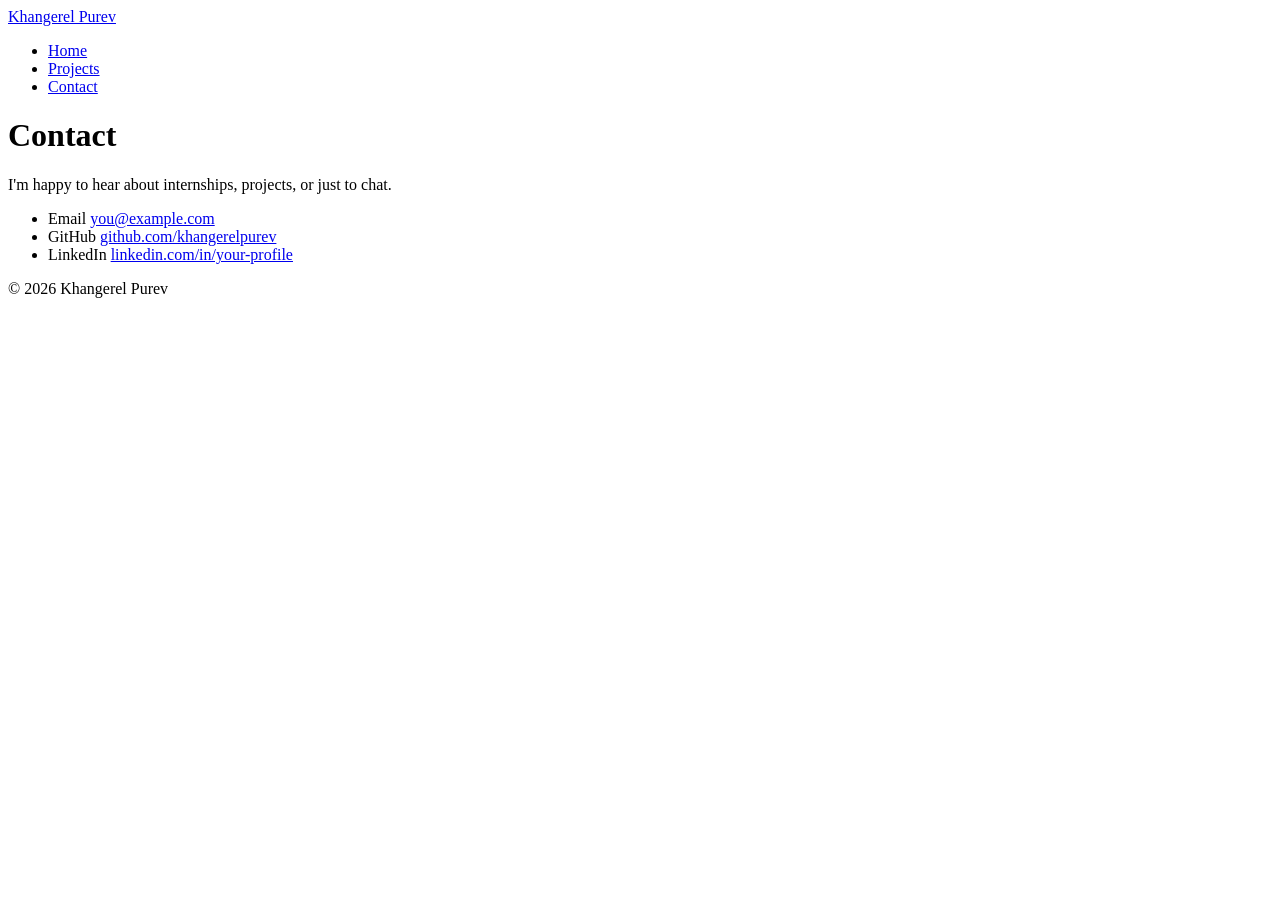
==== contact.html @ 5c78a23c "Add files via upload" ====
<!DOCTYPE html>
<html lang="en">
<head>
  <meta charset="UTF-8">
  <meta name="viewport" content="width=device-width, initial-scale=1">
  <title>Contact | Khangerel Purev</title>
  <link rel="preconnect" href="https://fonts.googleapis.com">
  <link rel="stylesheet" href="https://fonts.googleapis.com/css2?family=IBM+Plex+Sans:wght@400;600&display=swap">
  <link rel="stylesheet" href="style.css">
</head>
<body>
  <header class="nav">
    <a class="brand" href="index.html">Khangerel Purev</a>
    <nav aria-label="Main">
      <ul>
        <li><a href="index.html">Home</a></li>
        <li><a href="projects.html">Projects</a></li>
        <li><a href="contact.html" aria-current="page">Contact</a></li>
      </ul>
    </nav>
  </header>
  <main>
    <h1>Contact</h1>
    <p class="lead">I'm happy to hear about internships, projects, or just to chat.</p>

    <ul class="contact-list">
      <li><span>Email</span> <a href="mailto:you@example.com">you@example.com</a></li>
      <li><span>GitHub</span> <a href="https://github.com/khangerelpurev">github.com/khangerelpurev</a></li>
      <li><span>LinkedIn</span> <a href="https://www.linkedin.com/in/your-profile">linkedin.com/in/your-profile</a></li>
    </ul>
  </main>
  <footer>&copy; 2026 Khangerel Purev</footer>
</body>
</html>
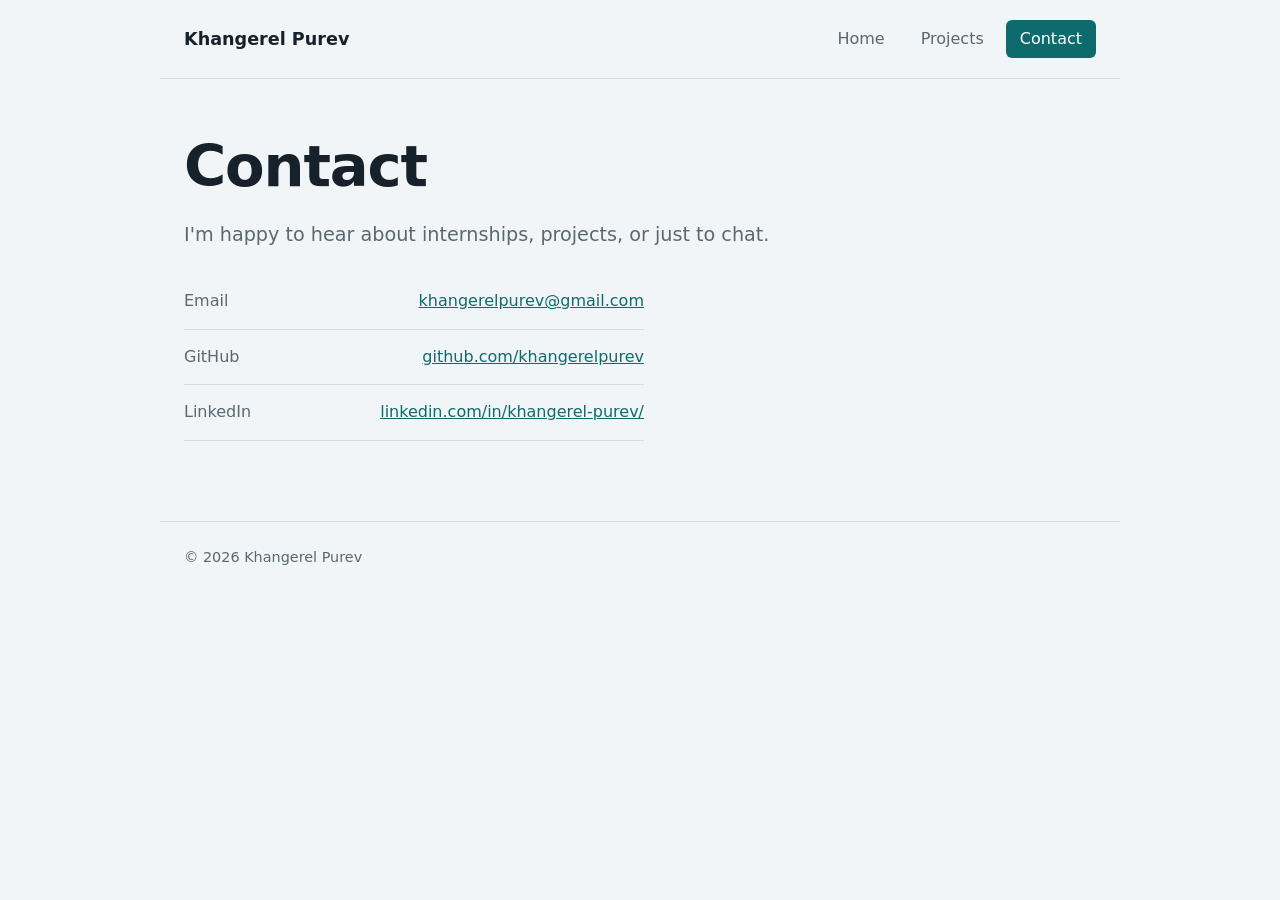
==== commit a537cda6: "Update contact.html" ====
--- a/contact.html
+++ b/contact.html
@@ -24,9 +24,9 @@
     <p class="lead">I'm happy to hear about internships, projects, or just to chat.</p>
 
     <ul class="contact-list">
-      <li><span>Email</span> <a href="mailto:you@example.com">you@example.com</a></li>
+      <li><span>Email</span> <a href="khangerelpurev@gmail.com">khangerelpurev@gmail.com</a></li>
       <li><span>GitHub</span> <a href="https://github.com/khangerelpurev">github.com/khangerelpurev</a></li>
-      <li><span>LinkedIn</span> <a href="https://www.linkedin.com/in/your-profile">linkedin.com/in/your-profile</a></li>
+      <li><span>LinkedIn</span> <a href="https://www.linkedin.com/in/khangerel-purev/">linkedin.com/in/khangerel-purev/</a></li>
     </ul>
   </main>
   <footer>&copy; 2026 Khangerel Purev</footer>
--- a/style.css
+++ b/style.css
@@ -0,0 +1,179 @@
+:root {
+  --bg: #f2f5f7;
+  --surface: #ffffff;
+  --ink: #16212b;
+  --muted: #5a6872;
+  --line: #d5dde3;
+  --accent: #0d6b6e;
+  --accent-ink: #ffffff;
+}
+
+@media (prefers-color-scheme: dark) {
+  :root {
+    --bg: #11181e;
+    --surface: #18222a;
+    --ink: #e8eef2;
+    --muted: #9aa8b3;
+    --line: #2b3944;
+    --accent: #4fc3c6;
+    --accent-ink: #0b1418;
+  }
+}
+
+* { box-sizing: border-box; }
+
+body {
+  margin: 0;
+  font-family: "IBM Plex Sans", system-ui, -apple-system, "Segoe UI", sans-serif;
+  background: var(--bg);
+  color: var(--ink);
+  line-height: 1.65;
+}
+
+a { color: var(--accent); }
+a:focus-visible, button:focus-visible {
+  outline: 3px solid var(--accent);
+  outline-offset: 3px;
+}
+
+/* ---------- Navbar ---------- */
+.nav {
+  display: flex;
+  flex-wrap: wrap;
+  align-items: center;
+  justify-content: space-between;
+  gap: 12px;
+  max-width: 960px;
+  margin: 0 auto;
+  padding: 20px 24px;
+  border-bottom: 1px solid var(--line);
+}
+
+.nav .brand {
+  font-weight: 600;
+  font-size: 1.1rem;
+  color: var(--ink);
+  text-decoration: none;
+}
+
+.nav ul {
+  display: flex;
+  gap: 8px;
+  list-style: none;
+  margin: 0;
+  padding: 0;
+}
+
+.nav ul a {
+  display: block;
+  padding: 6px 14px;
+  border-radius: 6px;
+  color: var(--muted);
+  text-decoration: none;
+}
+
+.nav ul a:hover { color: var(--ink); background: var(--surface); }
+
+.nav ul a[aria-current="page"] {
+  color: var(--accent-ink);
+  background: var(--accent);
+}
+
+/* ---------- Layout ---------- */
+main {
+  max-width: 960px;
+  margin: 0 auto;
+  padding: 56px 24px 80px;
+}
+
+h1 {
+  font-size: clamp(2.2rem, 6vw, 3.6rem);
+  line-height: 1.1;
+  margin: 0 0 20px;
+  letter-spacing: -0.02em;
+}
+
+h2 { font-size: 1.5rem; margin: 48px 0 16px; }
+h3 { font-size: 1.15rem; margin: 0 0 8px; }
+
+p { max-width: 62ch; margin: 0 0 16px; }
+.lead { font-size: 1.2rem; color: var(--muted); }
+
+.button {
+  display: inline-block;
+  padding: 10px 20px;
+  border-radius: 6px;
+  background: var(--accent);
+  color: var(--accent-ink);
+  text-decoration: none;
+  font-weight: 600;
+  margin-right: 10px;
+}
+
+.button.secondary {
+  background: transparent;
+  color: var(--accent);
+  border: 1px solid var(--accent);
+}
+
+.skills {
+  display: flex;
+  flex-wrap: wrap;
+  gap: 8px;
+  list-style: none;
+  padding: 0;
+  margin: 0;
+}
+
+.skills li {
+  padding: 4px 12px;
+  border: 1px solid var(--line);
+  border-radius: 999px;
+  background: var(--surface);
+  font-size: 0.95rem;
+}
+
+/* ---------- Projects ---------- */
+.projects {
+  display: grid;
+  grid-template-columns: repeat(auto-fill, minmax(260px, 1fr));
+  gap: 20px;
+  margin-top: 32px;
+}
+
+.project {
+  background: var(--surface);
+  border: 1px solid var(--line);
+  border-radius: 10px;
+  padding: 24px;
+}
+
+.project p { color: var(--muted); font-size: 0.97rem; }
+.project .tech { font-size: 0.85rem; color: var(--muted); margin-bottom: 14px; }
+
+/* ---------- Contact ---------- */
+.contact-list {
+  list-style: none;
+  padding: 0;
+  margin: 24px 0 0;
+  max-width: 460px;
+}
+
+.contact-list li {
+  display: flex;
+  justify-content: space-between;
+  gap: 16px;
+  padding: 14px 0;
+  border-bottom: 1px solid var(--line);
+}
+
+.contact-list span { color: var(--muted); }
+
+footer {
+  max-width: 960px;
+  margin: 0 auto;
+  padding: 24px;
+  border-top: 1px solid var(--line);
+  color: var(--muted);
+  font-size: 0.9rem;
+}
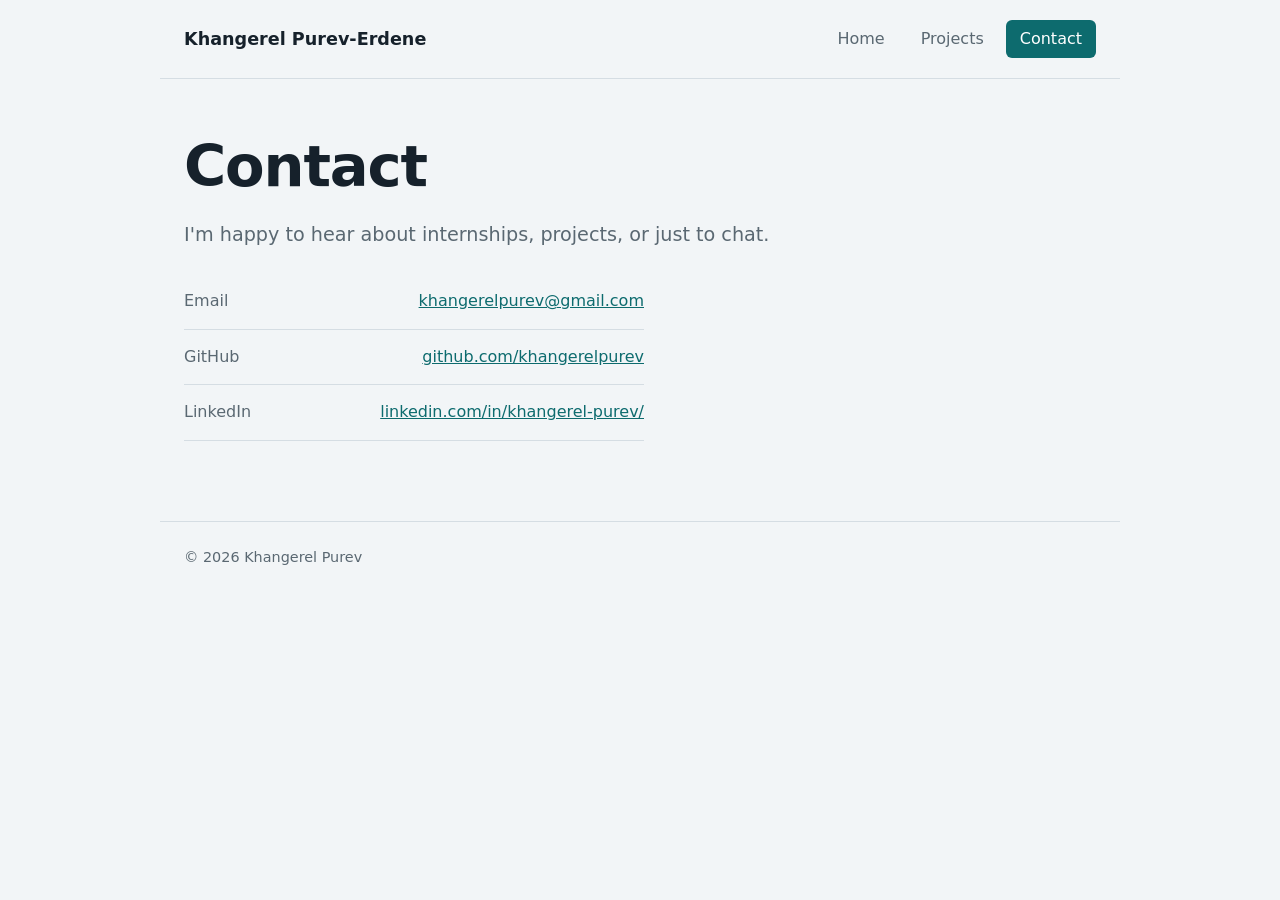
==== commit b698ac62: "Update contact.html" ====
--- a/contact.html
+++ b/contact.html
@@ -10,7 +10,7 @@
 </head>
 <body>
   <header class="nav">
-    <a class="brand" href="index.html">Khangerel Purev</a>
+    <a class="brand" href="index.html">Khangerel Purev-Erdene</a>
     <nav aria-label="Main">
       <ul>
         <li><a href="index.html">Home</a></li>
